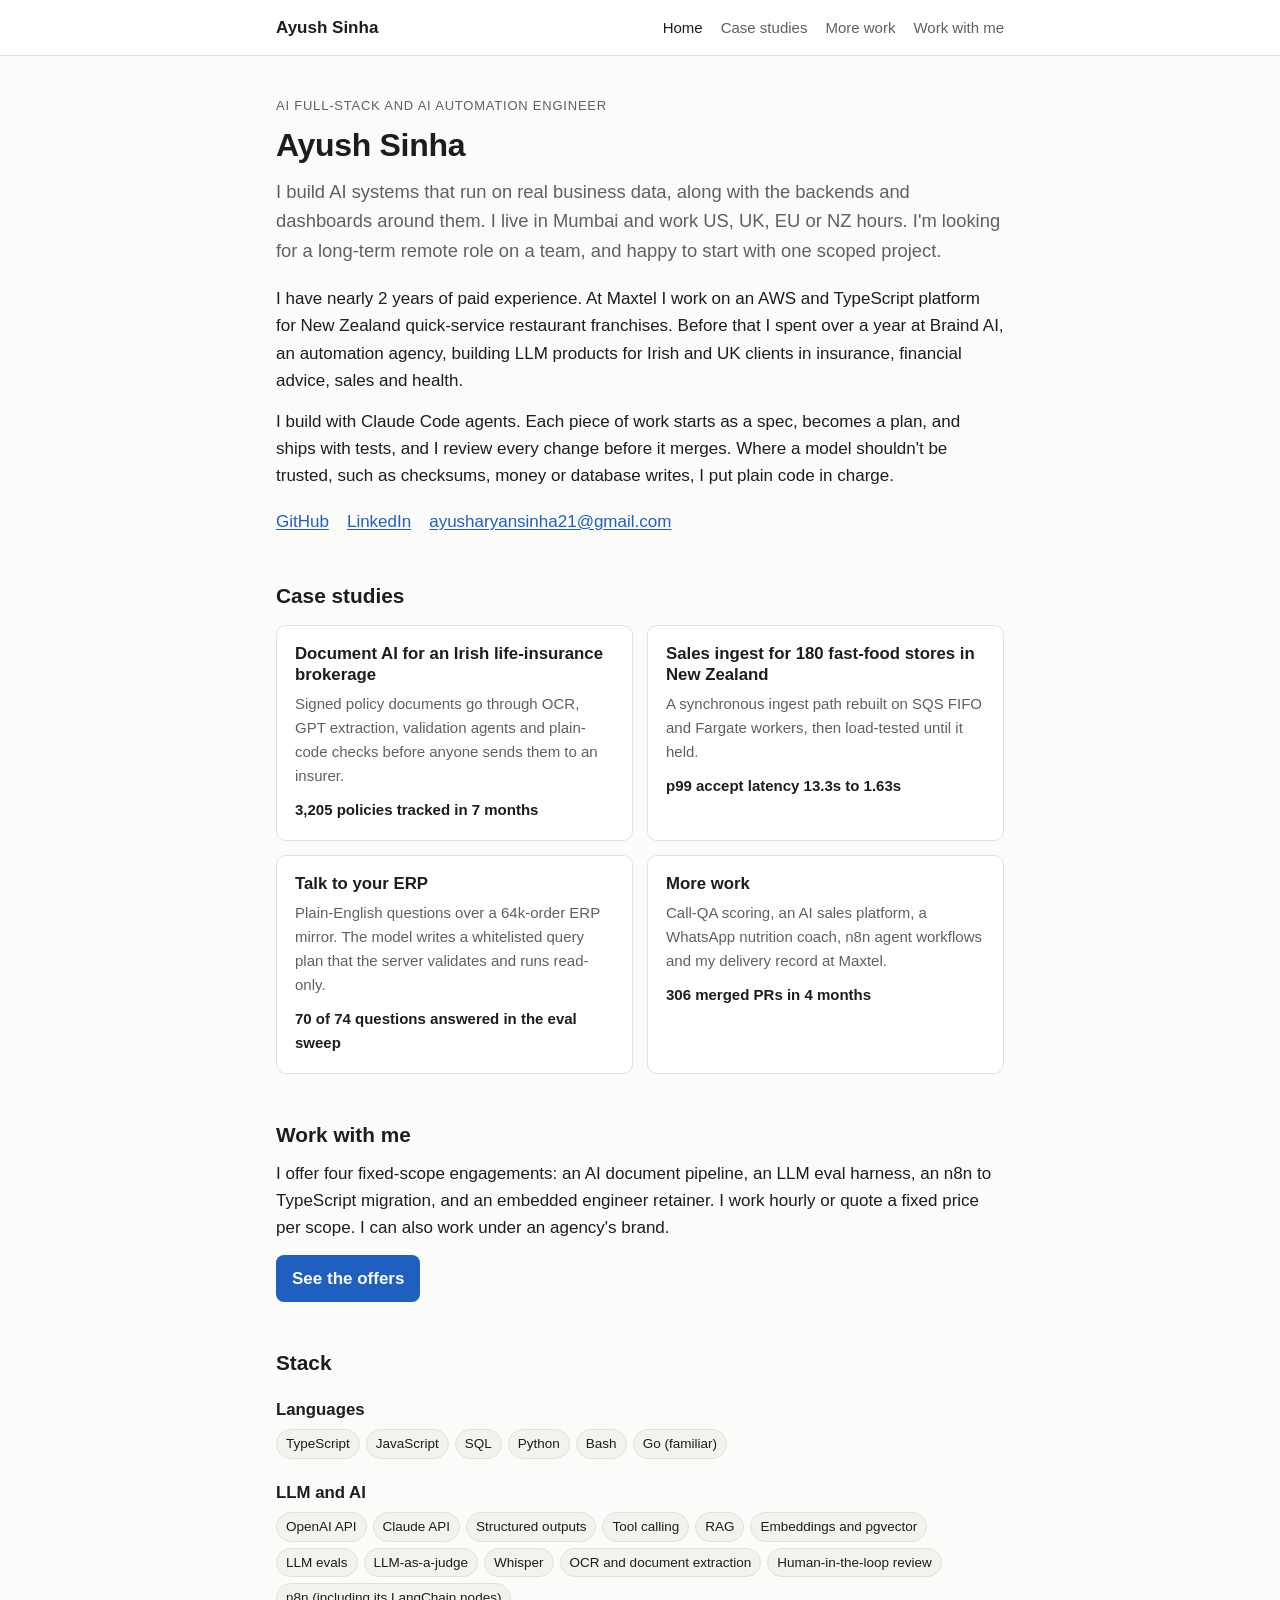
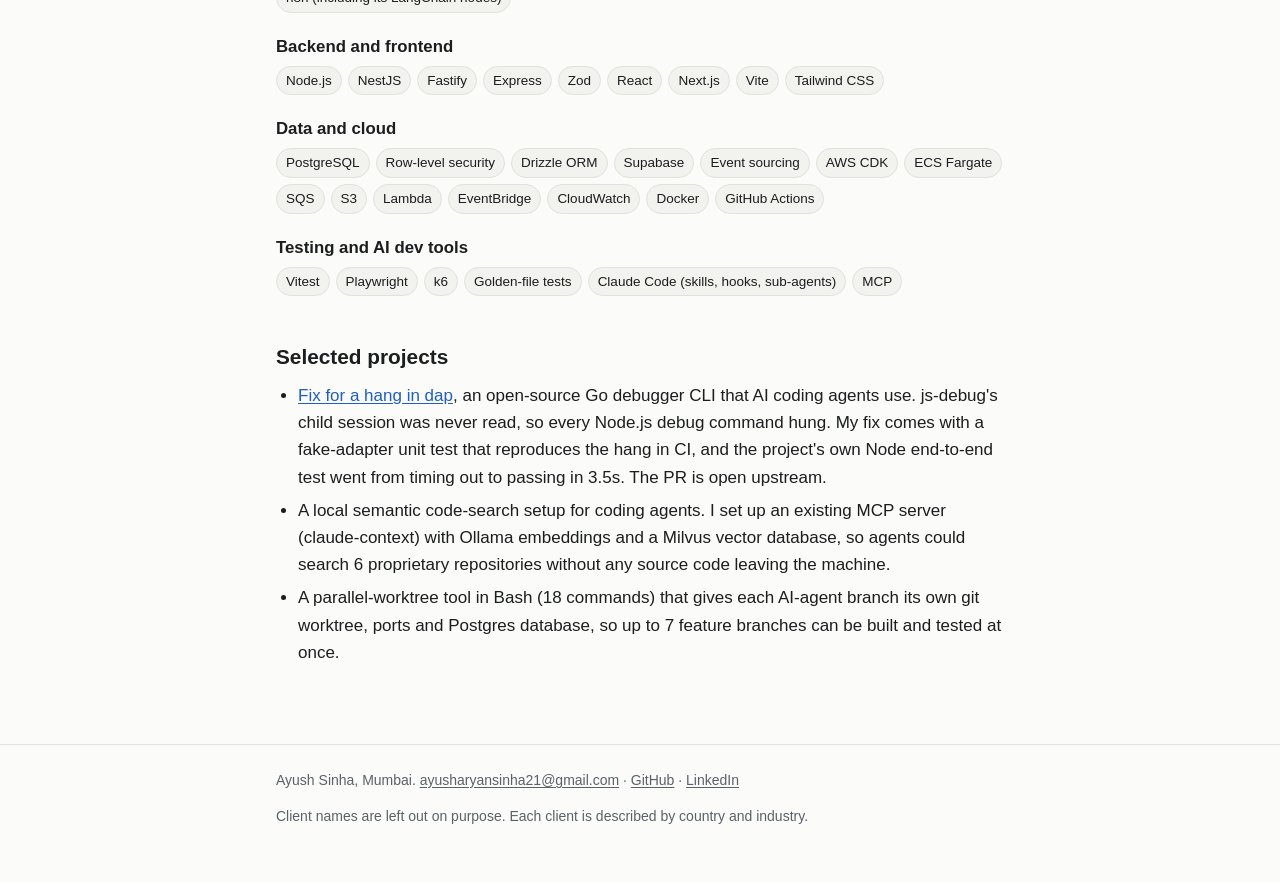
==== index.html @ 769a5a7a "Portfolio site: case studies and work-with-me page Co-Authored-By: Claude Opus 5.5 <noreply@anthropi" ====
<!doctype html>
<html lang="en">
<head>
<meta charset="utf-8">
<meta name="viewport" content="width=device-width, initial-scale=1">
<title>Ayush Sinha</title>
<meta name="description" content="Ayush Sinha, AI full-stack and AI automation engineer in Mumbai. Case studies in document AI, queue-based ingest and natural-language analytics.">
<link rel="icon" href="data:image/svg+xml,%3Csvg xmlns='http://www.w3.org/2000/svg' viewBox='0 0 32 32'%3E%3Crect width='32' height='32' rx='7' fill='%231f5fbf'/%3E%3Ctext x='16' y='22' font-family='Arial' font-size='16' font-weight='700' fill='white' text-anchor='middle'%3EAS%3C/text%3E%3C/svg%3E">
<link rel="stylesheet" href="styles.css">
</head>
<body>
<header class="site-header">
  <div class="wrap">
    <a class="brand" href="index.html">Ayush Sinha</a>
    <nav class="nav" aria-label="Main">
      <a href="index.html" aria-current="page">Home</a>
      <a href="index.html#case-studies">Case studies</a>
      <a href="more-work.html">More work</a>
      <a href="work-with-me.html">Work with me</a>
    </nav>
  </div>
</header>

<main>
  <div class="wrap">
    <p class="eyebrow">AI full-stack and AI automation engineer</p>
    <h1>Ayush Sinha</h1>
    <p class="lede">I build AI systems that run on real business data, along with the backends and dashboards around them. I live in Mumbai and work US, UK, EU or NZ hours. I'm looking for a long-term remote role on a team, and happy to start with one scoped project.</p>

    <p>I have nearly 2 years of paid experience. At Maxtel I work on an AWS and TypeScript platform for New Zealand quick-service restaurant franchises. Before that I spent over a year at Braind AI, an automation agency, building LLM products for Irish and UK clients in insurance, financial advice, sales and health.</p>
    <p>I build with Claude Code agents. Each piece of work starts as a spec, becomes a plan, and ships with tests, and I review every change before it merges. Where a model shouldn't be trusted, such as checksums, money or database writes, I put plain code in charge.</p>

    <ul class="links">
      <li><a href="https://github.com/Ayushsinha2004">GitHub</a></li>
      <li><a href="https://www.linkedin.com/in/ayusharyan-sinha-632641257">LinkedIn</a></li>
      <li><a href="mailto:ayusharyansinha21@gmail.com">ayusharyansinha21@gmail.com</a></li>
    </ul>

    <h2 id="case-studies">Case studies</h2>
    <div class="cards">
      <a class="card" href="case-document-ai.html">
        <h3>Document AI for an Irish life-insurance brokerage</h3>
        <p>Signed policy documents go through OCR, GPT extraction, validation agents and plain-code checks before anyone sends them to an insurer.</p>
        <p class="stat">3,205 policies tracked in 7 months</p>
      </a>
      <a class="card" href="case-pos-ingest.html">
        <h3>Sales ingest for 180 fast-food stores in New Zealand</h3>
        <p>A synchronous ingest path rebuilt on SQS FIFO and Fargate workers, then load-tested until it held.</p>
        <p class="stat">p99 accept latency 13.3s to 1.63s</p>
      </a>
      <a class="card" href="case-erp-analytics.html">
        <h3>Talk to your ERP</h3>
        <p>Plain-English questions over a 64k-order ERP mirror. The model writes a whitelisted query plan that the server validates and runs read-only.</p>
        <p class="stat">70 of 74 questions answered in the eval sweep</p>
      </a>
      <a class="card" href="more-work.html">
        <h3>More work</h3>
        <p>Call-QA scoring, an AI sales platform, a WhatsApp nutrition coach, n8n agent workflows and my delivery record at Maxtel.</p>
        <p class="stat">306 merged PRs in 4 months</p>
      </a>
    </div>

    <h2 id="work-with-me">Work with me</h2>
    <p>I offer four fixed-scope engagements: an AI document pipeline, an LLM eval harness, an n8n to TypeScript migration, and an embedded engineer retainer. I work hourly or quote a fixed price per scope. I can also work under an agency's brand.</p>
    <p><a class="button" href="work-with-me.html">See the offers</a></p>

    <h2 id="stack">Stack</h2>
    <h3>Languages</h3>
    <ul class="tags"><li>TypeScript</li><li>JavaScript</li><li>SQL</li><li>Python</li><li>Bash</li><li>Go (familiar)</li></ul>
    <h3>LLM and AI</h3>
    <ul class="tags"><li>OpenAI API</li><li>Claude API</li><li>Structured outputs</li><li>Tool calling</li><li>RAG</li><li>Embeddings and pgvector</li><li>LLM evals</li><li>LLM-as-a-judge</li><li>Whisper</li><li>OCR and document extraction</li><li>Human-in-the-loop review</li><li>n8n (including its LangChain nodes)</li></ul>
    <h3>Backend and frontend</h3>
    <ul class="tags"><li>Node.js</li><li>NestJS</li><li>Fastify</li><li>Express</li><li>Zod</li><li>React</li><li>Next.js</li><li>Vite</li><li>Tailwind CSS</li></ul>
    <h3>Data and cloud</h3>
    <ul class="tags"><li>PostgreSQL</li><li>Row-level security</li><li>Drizzle ORM</li><li>Supabase</li><li>Event sourcing</li><li>AWS CDK</li><li>ECS Fargate</li><li>SQS</li><li>S3</li><li>Lambda</li><li>EventBridge</li><li>CloudWatch</li><li>Docker</li><li>GitHub Actions</li></ul>
    <h3>Testing and AI dev tools</h3>
    <ul class="tags"><li>Vitest</li><li>Playwright</li><li>k6</li><li>Golden-file tests</li><li>Claude Code (skills, hooks, sub-agents)</li><li>MCP</li></ul>

    <h2 id="projects">Selected projects</h2>
    <ul>
      <li><a href="https://github.com/AlmogBaku/debug-skill/pull/21">Fix for a hang in dap</a>, an open-source Go debugger CLI that AI coding agents use. js-debug's child session was never read, so every Node.js debug command hung. My fix comes with a fake-adapter unit test that reproduces the hang in CI, and the project's own Node end-to-end test went from timing out to passing in 3.5s. The PR is open upstream.</li>
      <li>A local semantic code-search setup for coding agents. I set up an existing MCP server (claude-context) with Ollama embeddings and a Milvus vector database, so agents could search 6 proprietary repositories without any source code leaving the machine.</li>
      <li>A parallel-worktree tool in Bash (18 commands) that gives each AI-agent branch its own git worktree, ports and Postgres database, so up to 7 feature branches can be built and tested at once.</li>
    </ul>
  </div>
</main>

<footer class="site-footer">
  <div class="wrap">
    <p>Ayush Sinha, Mumbai. <a href="mailto:ayusharyansinha21@gmail.com">ayusharyansinha21@gmail.com</a> · <a href="https://github.com/Ayushsinha2004">GitHub</a> · <a href="https://www.linkedin.com/in/ayusharyan-sinha-632641257">LinkedIn</a></p>
    <p>Client names are left out on purpose. Each client is described by country and industry.</p>
  </div>
</footer>
</body>
</html>
---- styles.css ----
:root {
  --bg: #fbfbf9;
  --surface: #ffffff;
  --surface-2: #f2f2ee;
  --text: #1b1d1f;
  --muted: #5b6168;
  --border: #e2e2dc;
  --accent: #1f5fbf;
  --accent-soft: #e6eefb;
  --good: #1d7a4a;
  --radius: 10px;
  --maxw: 760px;
  --font: -apple-system, BlinkMacSystemFont, "Segoe UI", Roboto, "Helvetica Neue", Arial, sans-serif;
  --mono: ui-monospace, SFMono-Regular, Menlo, Consolas, monospace;
  color-scheme: light dark;
}

@media (prefers-color-scheme: dark) {
  :root {
    --bg: #121416;
    --surface: #1a1d20;
    --surface-2: #22262a;
    --text: #e8e9ea;
    --muted: #a1a7ad;
    --border: #2e3338;
    --accent: #7aa7ec;
    --accent-soft: #1e2a3d;
    --good: #5cc28d;
  }
}

*, *::before, *::after { box-sizing: border-box; }

html { -webkit-text-size-adjust: 100%; }

body {
  margin: 0;
  background: var(--bg);
  color: var(--text);
  font-family: var(--font);
  font-size: 17px;
  line-height: 1.6;
  overflow-wrap: break-word;
}

a { color: var(--accent); text-underline-offset: 2px; }
a:hover { text-decoration-thickness: 2px; }

.wrap {
  max-width: var(--maxw);
  margin: 0 auto;
  padding: 0 16px;
}

/* Header / nav */
.site-header {
  border-bottom: 1px solid var(--border);
  background: var(--surface);
}
.site-header .wrap {
  display: flex;
  flex-wrap: wrap;
  align-items: center;
  justify-content: space-between;
  gap: 8px 20px;
  padding-top: 14px;
  padding-bottom: 14px;
}
.brand {
  font-weight: 650;
  color: var(--text);
  text-decoration: none;
}
.nav { display: flex; flex-wrap: wrap; gap: 4px 18px; font-size: 15px; }
.nav a { color: var(--muted); text-decoration: none; }
.nav a:hover, .nav a[aria-current="page"] { color: var(--text); }

main { padding: 40px 0 64px; }

h1, h2, h3 { line-height: 1.25; font-weight: 650; }
h1 { font-size: 2rem; margin: 0 0 12px; letter-spacing: -0.01em; }
h2 { font-size: 1.3rem; margin: 48px 0 12px; }
h3 { font-size: 1.05rem; margin: 24px 0 6px; }
p, ul, ol { margin: 0 0 14px; }
ul, ol { padding-left: 22px; }
li { margin-bottom: 6px; }

.lede { font-size: 1.15rem; color: var(--muted); margin-bottom: 20px; }
.eyebrow {
  font-size: 13px;
  text-transform: uppercase;
  letter-spacing: 0.06em;
  color: var(--muted);
  margin-bottom: 8px;
}
.muted { color: var(--muted); }
.small { font-size: 14px; }

.links { display: flex; flex-wrap: wrap; gap: 8px 18px; margin: 18px 0 0; padding: 0; list-style: none; }
.links li { margin: 0; }

/* Cards */
.cards { display: grid; gap: 14px; grid-template-columns: 1fr; margin-top: 16px; }
@media (min-width: 640px) { .cards { grid-template-columns: 1fr 1fr; } }
.card {
  display: block;
  background: var(--surface);
  border: 1px solid var(--border);
  border-radius: var(--radius);
  padding: 18px;
  color: var(--text);
  text-decoration: none;
}
a.card:hover { border-color: var(--accent); }
.card h3 { margin: 0 0 6px; }
.card p { margin: 0 0 10px; color: var(--muted); font-size: 15px; }
.card .stat { font-weight: 650; color: var(--text); font-size: 15px; margin: 0; }
.card.wide { grid-column: 1 / -1; }

/* Metric tiles */
.metrics { display: grid; gap: 12px; grid-template-columns: 1fr 1fr; margin: 16px 0 8px; }
@media (min-width: 640px) { .metrics { grid-template-columns: repeat(3, 1fr); } }
.metric {
  background: var(--surface);
  border: 1px solid var(--border);
  border-radius: var(--radius);
  padding: 14px;
}
.metric .value { font-size: 1.35rem; font-weight: 700; line-height: 1.2; }
.metric .label { font-size: 13.5px; color: var(--muted); margin-top: 4px; }

/* Fact table */
.facts { width: 100%; border-collapse: collapse; margin: 8px 0 16px; font-size: 15px; }
.facts th, .facts td { text-align: left; padding: 8px 10px 8px 0; border-bottom: 1px solid var(--border); vertical-align: top; }
.facts th { font-weight: 600; width: 34%; color: var(--muted); }

/* Tags */
.tags { display: flex; flex-wrap: wrap; gap: 6px; padding: 0; margin: 8px 0 14px; list-style: none; }
.tags li {
  margin: 0;
  font-size: 13.5px;
  padding: 3px 9px;
  border-radius: 999px;
  background: var(--surface-2);
  border: 1px solid var(--border);
}

/* Flow diagram: vertical on phones, horizontal rows on wider screens */
.flow {
  list-style: none;
  padding: 0;
  margin: 16px 0 8px;
  display: flex;
  flex-direction: column;
  gap: 26px;
}
.flow > li {
  position: relative;
  margin: 0;
  display: flex;
  flex-direction: column;
  gap: 6px;
}
.flow > li + li::before {
  content: "";
  position: absolute;
  top: -20px;
  left: 50%;
  width: 2px;
  height: 14px;
  background: var(--muted);
  transform: translateX(-50%);
}
.flow > li + li::after {
  content: "";
  position: absolute;
  top: -9px;
  left: 50%;
  border: 5px solid transparent;
  border-top-color: var(--muted);
  transform: translateX(-50%);
}
.node {
  background: var(--surface);
  border: 1px solid var(--border);
  border-radius: 8px;
  padding: 10px 12px;
  font-size: 14.5px;
  line-height: 1.4;
  text-align: center;
}
.node strong { display: block; font-size: 14.5px; }
.node span { color: var(--muted); font-size: 13px; }
.node.ai { border-color: var(--accent); background: var(--accent-soft); }
.node.check { border-color: var(--good); }
.node.human { border-style: dashed; }
.legend { display: flex; flex-wrap: wrap; gap: 6px 16px; font-size: 13px; color: var(--muted); margin: 6px 0 0; padding: 0; list-style: none; }
.legend li { margin: 0; display: flex; align-items: center; gap: 6px; }
.legend i { display: inline-block; width: 14px; height: 10px; border: 1px solid var(--border); border-radius: 3px; background: var(--surface); }
.legend i.ai { border-color: var(--accent); background: var(--accent-soft); }
.legend i.check { border-color: var(--good); }
.legend i.human { border-style: dashed; border-color: var(--muted); }

.figure {
  background: var(--surface-2);
  border: 1px solid var(--border);
  border-radius: var(--radius);
  padding: 16px;
  margin: 16px 0;
}
.figure figcaption { font-size: 13.5px; color: var(--muted); margin-top: 10px; }

/* Offers */
.offer {
  background: var(--surface);
  border: 1px solid var(--border);
  border-radius: var(--radius);
  padding: 20px;
  margin: 16px 0;
}
.offer h2 { margin-top: 0; font-size: 1.15rem; }
.offer .scope { font-size: 14px; color: var(--muted); margin-bottom: 10px; }
.offer p:last-child, .offer ul:last-child { margin-bottom: 0; }

.callout {
  border-left: 3px solid var(--accent);
  background: var(--accent-soft);
  padding: 12px 16px;
  border-radius: 0 var(--radius) var(--radius) 0;
  margin: 16px 0;
}
.callout p:last-child { margin-bottom: 0; }

.button {
  display: inline-block;
  background: var(--accent);
  color: var(--bg);
  padding: 10px 16px;
  border-radius: 8px;
  text-decoration: none;
  font-weight: 600;
}
.button:hover { opacity: 0.9; }

.site-footer {
  border-top: 1px solid var(--border);
  padding: 24px 0 40px;
  font-size: 14px;
  color: var(--muted);
}
.site-footer a { color: var(--muted); }

code { font-family: var(--mono); font-size: 0.9em; background: var(--surface-2); padding: 1px 5px; border-radius: 4px; }

:focus-visible { outline: 2px solid var(--accent); outline-offset: 2px; }

@media (max-width: 420px) {
  body { font-size: 16px; }
  h1 { font-size: 1.65rem; }
  .facts th { width: 40%; }
}
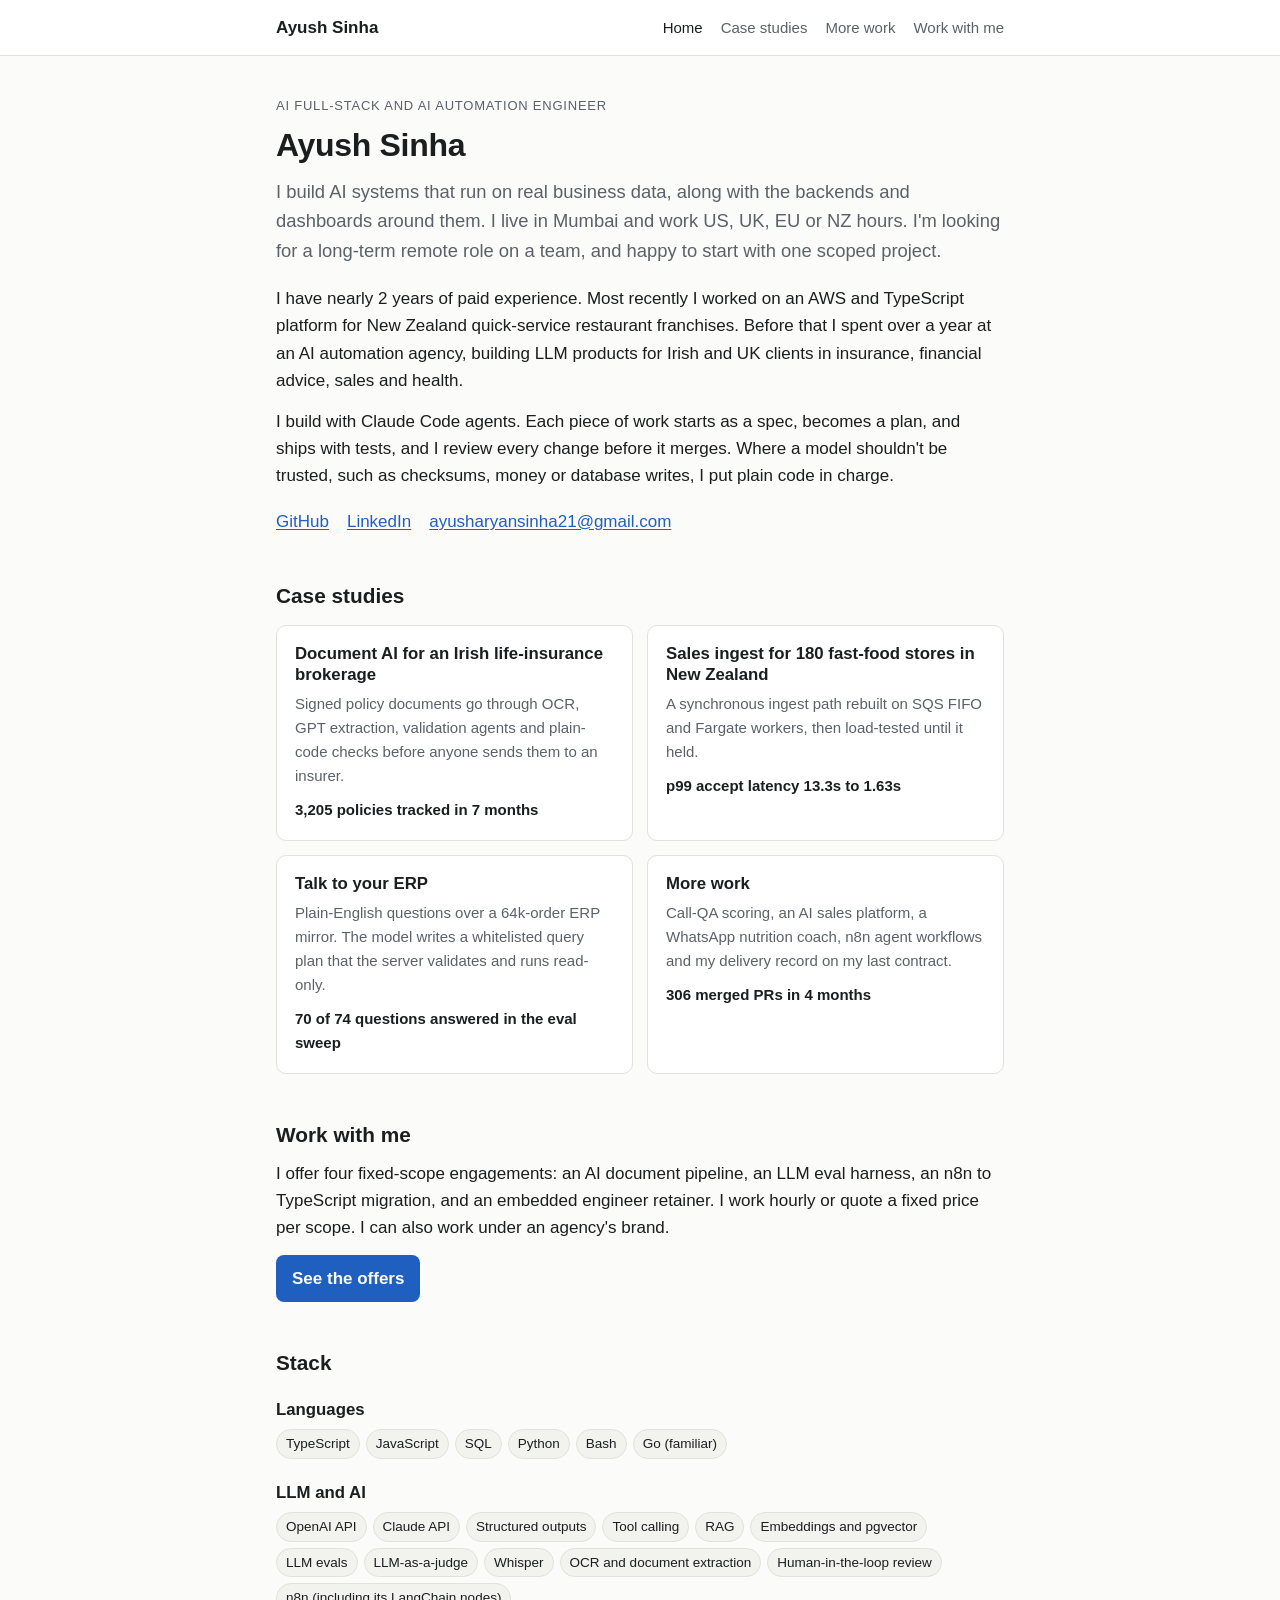
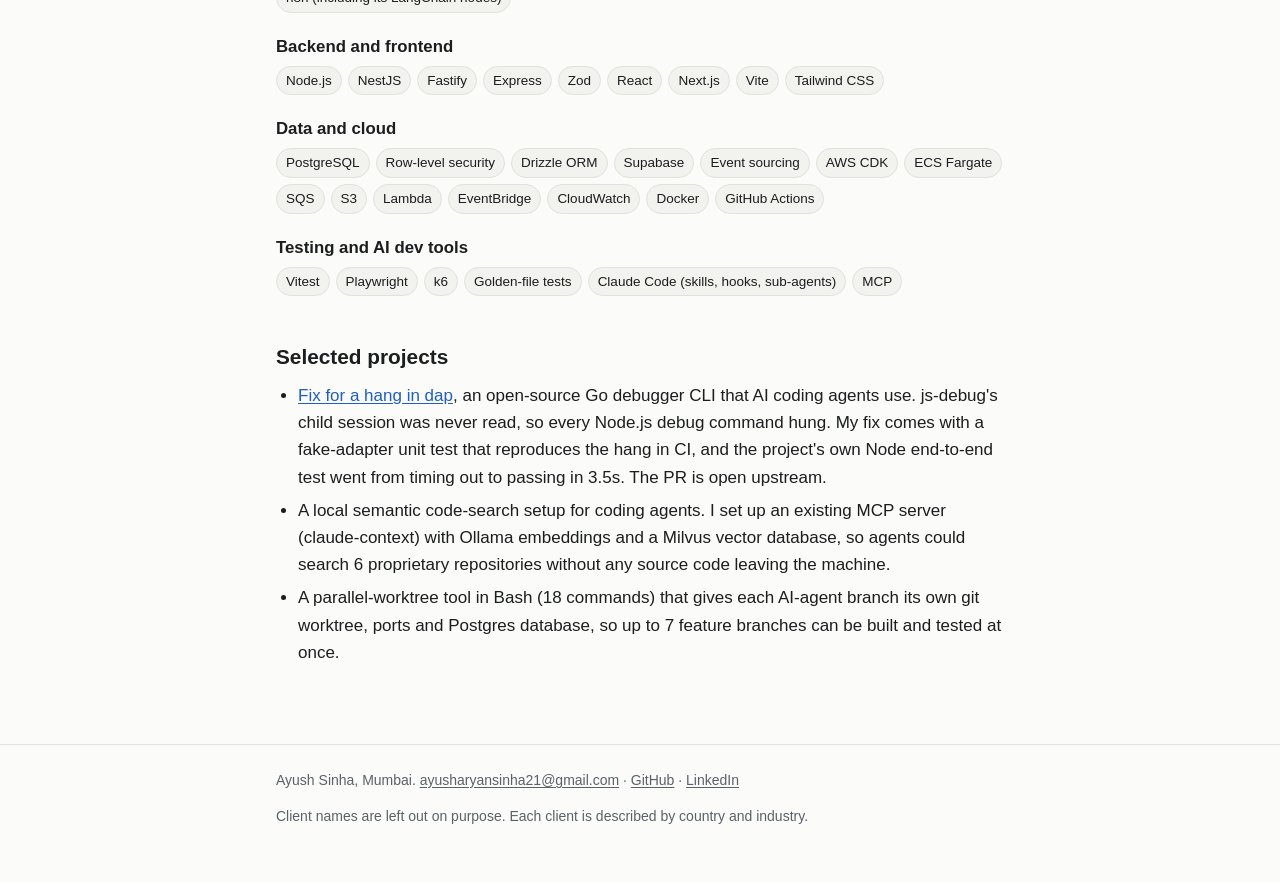
==== commit 54bbe5df: "Remove former company names" ====
--- a/index.html
+++ b/index.html
@@ -27,7 +27,7 @@
     <h1>Ayush Sinha</h1>
     <p class="lede">I build AI systems that run on real business data, along with the backends and dashboards around them. I live in Mumbai and work US, UK, EU or NZ hours. I'm looking for a long-term remote role on a team, and happy to start with one scoped project.</p>
 
-    <p>I have nearly 2 years of paid experience. At Maxtel I work on an AWS and TypeScript platform for New Zealand quick-service restaurant franchises. Before that I spent over a year at Braind AI, an automation agency, building LLM products for Irish and UK clients in insurance, financial advice, sales and health.</p>
+    <p>I have nearly 2 years of paid experience. Most recently I worked on an AWS and TypeScript platform for New Zealand quick-service restaurant franchises. Before that I spent over a year at an AI automation agency, building LLM products for Irish and UK clients in insurance, financial advice, sales and health.</p>
     <p>I build with Claude Code agents. Each piece of work starts as a spec, becomes a plan, and ships with tests, and I review every change before it merges. Where a model shouldn't be trusted, such as checksums, money or database writes, I put plain code in charge.</p>
 
     <ul class="links">
@@ -55,7 +55,7 @@
       </a>
       <a class="card" href="more-work.html">
         <h3>More work</h3>
-        <p>Call-QA scoring, an AI sales platform, a WhatsApp nutrition coach, n8n agent workflows and my delivery record at Maxtel.</p>
+        <p>Call-QA scoring, an AI sales platform, a WhatsApp nutrition coach, n8n agent workflows and my delivery record on my last contract.</p>
         <p class="stat">306 merged PRs in 4 months</p>
       </a>
     </div>
